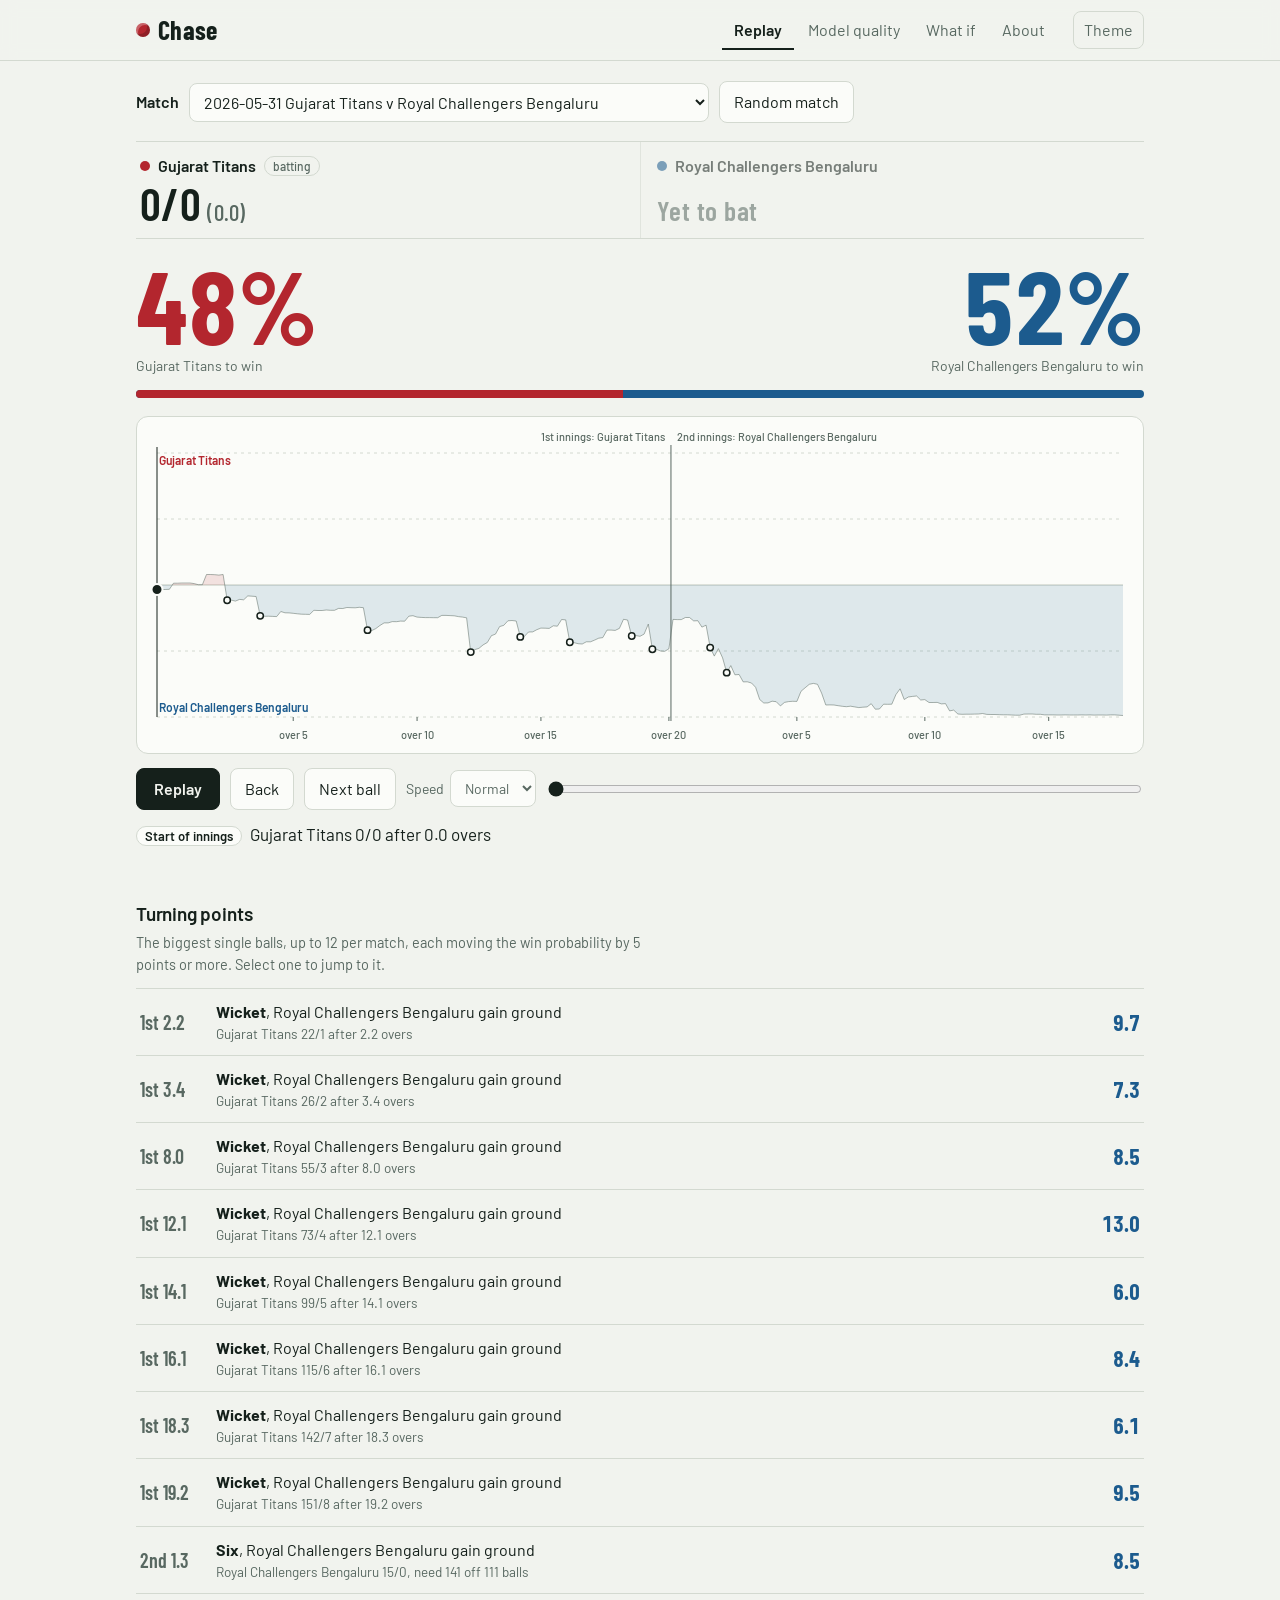
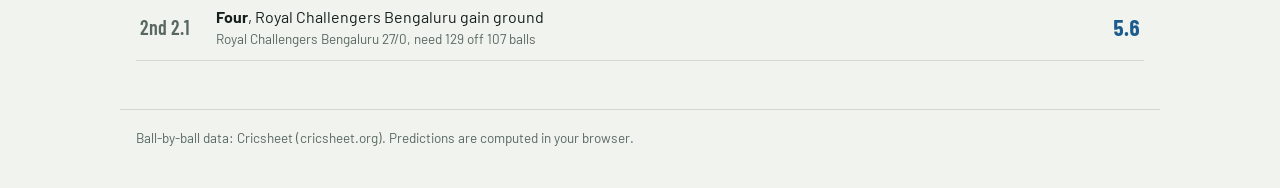
==== docs/index.html @ fb61a50c "Initial commit Co-Authored-By: Claude Sonnet 5.5 <noreply@anthropic.com> Claude-Session: https://cla" ====
<!doctype html>
<html lang="en">
<head>
<meta charset="utf-8">
<meta name="viewport" content="width=device-width, initial-scale=1">
<title>Chase: live win probability for T20 cricket</title>
<meta name="description" content="Ball-by-ball win probability for T20 cricket, with a reason for every big swing and a public calibration report.">
<link rel="preconnect" href="https://fonts.googleapis.com">
<link rel="preconnect" href="https://fonts.gstatic.com" crossorigin>
<link href="https://fonts.googleapis.com/css2?family=Barlow:wght@400;500;600&family=Barlow+Condensed:wght@500;600;700&display=swap" rel="stylesheet">
<link rel="stylesheet" href="styles.css">
</head>
<body>
<a class="skip" href="#main">Skip to content</a>
<header class="top">
  <div class="top-in">
    <a class="mark" href="#" aria-label="Chase home"><span class="mark-ball" aria-hidden="true"></span>Chase</a>
    <nav class="tabs" role="tablist" aria-label="Sections">
      <button role="tab" id="t-replay" aria-controls="v-replay" aria-selected="true">Replay</button>
      <button role="tab" id="t-quality" aria-controls="v-quality" aria-selected="false" tabindex="-1">Model quality</button>
      <button role="tab" id="t-whatif" aria-controls="v-whatif" aria-selected="false" tabindex="-1">What if</button>
      <button role="tab" id="t-live" aria-controls="v-live" aria-selected="false" tabindex="-1" hidden>Live</button>
      <button role="tab" id="t-about" aria-controls="v-about" aria-selected="false" tabindex="-1">About</button>
    </nav>
    <button class="theme" id="theme" type="button" aria-label="Switch colour theme">Theme</button>
  </div>
</header>

<div class="banner" id="banner" hidden></div>

<main id="main">
  <section id="v-replay" role="tabpanel" aria-labelledby="t-replay">
    <div class="picker">
      <label for="match">Match</label>
      <select id="match"></select>
      <button type="button" id="random" class="ghost">Random match</button>
    </div>

    <div class="scoreboard" id="scoreboard" aria-live="off"></div>

    <div class="reading" id="reading"></div>

    <figure class="chartwrap">
      <svg id="chart" viewBox="0 0 900 320" role="img" aria-label="Win probability over the match" preserveAspectRatio="none"></svg>
      <figcaption id="chart-cap" class="sr"></figcaption>
    </figure>

    <div class="controls">
      <button type="button" id="play" class="primary" aria-label="Play replay">Play</button>
      <button type="button" id="back" class="ghost" aria-label="Back one ball">Back</button>
      <button type="button" id="fwd" class="ghost" aria-label="Forward one ball">Next ball</button>
      <label class="spd">Speed
        <select id="speed"><option value="260">Slow</option><option value="110" selected>Normal</option><option value="30">Fast</option></select>
      </label>
      <input type="range" id="scrub" min="0" max="0" value="0" aria-label="Position in the match">
    </div>

    <p class="now" id="now" aria-live="polite"></p>

    <div class="turns">
      <h2>Turning points</h2>
      <p class="sub">The biggest single balls, up to 12 per match, each moving the win probability by 5 points or more. Select one to jump to it.</p>
      <ol id="turns" class="turnlist"></ol>
    </div>
  </section>

  <section id="v-quality" role="tabpanel" aria-labelledby="t-quality" hidden>
    <h1>Is the probability honest?</h1>
    <p class="lede" id="q-lede"></p>
    <div class="qgrid">
      <div>
        <h2>Scores on held-out matches</h2>
        <p class="sub">Lower is better for Brier score, log loss and calibration error. These matches were not used to train or calibrate the model.</p>
        <div class="tablewrap"><table id="q-table"></table></div>
      </div>
      <div>
        <h2>Reliability</h2>
        <p class="sub">When the model says 70%, the batting side should win about 70% of those situations. Closer to the diagonal is better.</p>
        <svg id="rel" viewBox="0 0 360 360" role="img" aria-label="Reliability curve"></svg>
      </div>
    </div>
    <h2>Accuracy by stage of the innings</h2>
    <p class="sub">Brier score by stage on held-out matches. Early overs are hardest to predict.</p>
    <div class="tablewrap"><table id="q-stage"></table></div>
    <h2>Rules the model must obey</h2>
    <p class="sub" id="q-mono"></p>
  </section>

  <section id="v-whatif" role="tabpanel" aria-labelledby="t-whatif" hidden>
    <h1>What if the match is here?</h1>
    <p class="lede">Set a situation and read the batting side's chance of winning, from the same model that powers the replay.</p>
    <form class="wi" id="wi" onsubmit="return false">
      <label>Innings
        <select id="wi-inn"><option value="1">First innings</option><option value="2" selected>Chasing</option></select>
      </label>
      <label>Runs scored <input type="number" id="wi-runs" min="0" max="300" value="92"></label>
      <label>Wickets lost <input type="number" id="wi-wkts" min="0" max="10" value="3"></label>
      <label>Balls bowled <input type="number" id="wi-balls" min="0" max="120" value="72"></label>
      <label id="wi-t-l">Target <input type="number" id="wi-target" min="1" max="300" value="164"></label>
      <label hidden>Batting side's strength edge
        <input type="range" id="wi-edge" min="-200" max="200" value="0" step="10">
        <span class="hint" id="wi-edge-v">Even match</span>
      </label>
    </form>
    <div class="wi-out" id="wi-out" aria-live="polite"></div>
  </section>

  <section id="v-live" role="tabpanel" aria-labelledby="t-live" hidden>
    <h1>Score a match live</h1>
    <p class="lede">Start a match, then tap each ball as it happens. The API updates the win probability after every delivery. Needs the Chase API.</p>
    <div class="wi">
      <label>Team A <input type="text" id="live-a" value="Team A" maxlength="40"></label>
      <label>Team B <input type="text" id="live-b" value="Team B" maxlength="40"></label>
      <label>Batting first <select id="live-first"><option value="a">Team A</option><option value="b">Team B</option></select></label>
      <label>&nbsp;<button type="button" class="primary" id="live-start">Start match</button></label>
    </div>
    <div id="live-pad" hidden>
      <div class="controls" id="live-btns"></div>
      <div class="controls"><button type="button" class="ghost" id="live-inn">Start second innings</button></div>
    </div>
    <div id="live-out" aria-live="polite"></div>
  </section>

  <section id="v-about" role="tabpanel" aria-labelledby="t-about" hidden>
    <h1>How Chase works</h1>
    <div class="prose" id="about"></div>
  </section>
</main>

<footer class="foot"><span id="foot-src"></span></footer>

<script src="config.js"></script>
<script src="engine.js"></script>
<script src="app.js"></script>
</body>
</html>
---- docs/styles.css ----
:root{
  --paper:#f1f3ee;--panel:#fbfcf9;--ink:#15201b;--muted:#586861;--line:#d3d9d0;
  --a:#b3262e;--b:#1c5b8e;--focus:#15201b;--ok:#1b7a4b;
  --num:"Barlow Condensed","Arial Narrow",sans-serif;--ui:"Barlow",system-ui,sans-serif;
}
@media (prefers-color-scheme:dark){:root:not([data-theme=light]){
  --paper:#0e1411;--panel:#151d19;--ink:#ecf0ea;--muted:#9aa8a0;--line:#27322c;--a:#ee6169;--b:#63a8e0;--focus:#ecf0ea;--ok:#53c58a}}
:root[data-theme=dark]{--paper:#0e1411;--panel:#151d19;--ink:#ecf0ea;--muted:#9aa8a0;--line:#27322c;--a:#ee6169;--b:#63a8e0;--focus:#ecf0ea;--ok:#53c58a}
*{box-sizing:border-box}
html{-webkit-text-size-adjust:100%}
body{margin:0;background:var(--paper);color:var(--ink);font:400 16px/1.5 var(--ui);min-height:100vh}
h1,h2{font-family:var(--ui);font-weight:600;letter-spacing:-.01em;margin:0}
h1{font-size:clamp(26px,5vw,36px);line-height:1.15;margin:8px 0 10px}
h2{font-size:19px;margin:30px 0 4px}
p{margin:0 0 12px}
a{color:inherit}
button,select,input{font:inherit;color:inherit}
:focus-visible{outline:2px solid var(--focus);outline-offset:2px;border-radius:4px}
.skip{position:absolute;left:-999px}.skip:focus{left:12px;top:12px;background:var(--panel);padding:8px 12px;z-index:9}
.sr{position:absolute;width:1px;height:1px;overflow:hidden;clip:rect(0 0 0 0)}

.top{position:sticky;top:0;z-index:5;background:color-mix(in srgb,var(--paper) 92%,transparent);backdrop-filter:blur(8px);border-bottom:1px solid var(--line)}
.top-in{max-width:1040px;margin:0 auto;padding:10px 16px;display:flex;align-items:center;gap:16px}
.mark{font:700 26px/1 var(--num);letter-spacing:.01em;text-decoration:none;display:flex;align-items:center;gap:8px}
.mark-ball{width:14px;height:14px;border-radius:50%;background:var(--a);box-shadow:inset -3px -3px 0 rgba(0,0,0,.2),inset 2px 2px 0 rgba(255,255,255,.28)}
.tabs{display:flex;gap:2px;margin-left:auto;overflow-x:auto;scrollbar-width:none}
.tabs button{background:none;border:0;padding:8px 12px;border-radius:8px;cursor:pointer;color:var(--muted);white-space:nowrap}
.tabs button[aria-selected=true]{color:var(--ink);font-weight:600;box-shadow:inset 0 -2px 0 var(--ink);border-radius:0}
.theme{background:none;border:1px solid var(--line);border-radius:8px;padding:6px 10px;cursor:pointer;color:var(--muted)}

.banner{background:var(--ink);color:var(--paper);text-align:center;padding:8px 16px;font-size:14px}
.banner a{color:inherit}
main{max-width:1040px;margin:0 auto;padding:20px 16px 48px}
.lede{max-width:62ch;color:var(--muted);font-size:17px}
.sub{color:var(--muted);font-size:14.5px;max-width:64ch}

.picker{display:flex;gap:10px;align-items:center;flex-wrap:wrap}
.picker label{font-weight:600}
.picker select{flex:1;min-width:200px;max-width:520px}
select,input[type=number],input[type=text]{background:var(--panel);border:1px solid var(--line);border-radius:8px;padding:8px 10px}
.ghost,.primary{border-radius:8px;padding:8px 14px;cursor:pointer;border:1px solid var(--line);background:var(--panel)}
.primary{background:var(--ink);color:var(--paper);border-color:var(--ink);font-weight:600;min-width:84px}
.ghost:hover{border-color:var(--ink)}

.scoreboard{display:grid;grid-template-columns:1fr 1fr;gap:0;margin-top:18px;border-top:1px solid var(--line);border-bottom:1px solid var(--line)}
.sb{padding:12px 4px;display:flex;flex-direction:column;gap:2px}
.sb+.sb{border-left:1px solid var(--line);padding-left:16px}
.sb .tn{font-weight:600;display:flex;align-items:center;gap:8px}
.sb .dot{width:10px;height:10px;border-radius:50%}
.sb .sc{font:600 clamp(30px,6vw,46px)/1 var(--num);letter-spacing:.01em}
.sb .sc small{font-size:.5em;color:var(--muted);font-weight:500;margin-left:6px}
.sb.bat .tn::after{content:"batting";font-size:12px;font-weight:500;color:var(--muted);border:1px solid var(--line);border-radius:99px;padding:0 8px}
.sb.idle{opacity:.55}

.reading{display:grid;grid-template-columns:1fr 1fr;margin-top:18px;align-items:end}
.pr .n{font:700 clamp(54px,13vw,104px)/.9 var(--num);letter-spacing:-.01em;font-variant-numeric:tabular-nums}
.pr .l{font-size:14px;color:var(--muted);margin-top:4px}
.pr.right{text-align:right}
.pr.a .n{color:var(--a)}.pr.b .n{color:var(--b)}
.bar{grid-column:1/-1;height:8px;border-radius:99px;overflow:hidden;background:var(--b);margin-top:14px;display:flex}
.bar i{display:block;background:var(--a);height:100%;transition:width .12s linear}

.chartwrap{margin:18px 0 0;background:var(--panel);border:1px solid var(--line);border-radius:12px;padding:10px 8px 6px}
#chart{width:100%;height:auto;aspect-ratio:900/320;display:block;touch-action:none;cursor:crosshair}
#chart text{font:500 11px var(--ui);fill:var(--muted)}
#chart .tn{font:600 12px var(--ui)}
.controls{display:flex;gap:10px;align-items:center;flex-wrap:wrap;margin-top:14px}
.spd{display:flex;gap:6px;align-items:center;color:var(--muted);font-size:14px}
#scrub{flex:1;min-width:160px;accent-color:var(--ink)}
.now{margin:12px 0 0;min-height:48px;font-size:17px}
.now b{font-weight:600}
.tag{display:inline-block;font:600 13px var(--ui);padding:1px 8px;border-radius:99px;border:1px solid var(--line);margin-right:8px;background:var(--panel)}
.tag.w{background:var(--ink);color:var(--paper);border-color:var(--ink)}
.turnlist{list-style:none;margin:12px 0 0;padding:0;border-top:1px solid var(--line)}
.turnlist li button{width:100%;display:grid;grid-template-columns:64px 1fr auto;gap:12px;align-items:center;text-align:left;background:none;border:0;border-bottom:1px solid var(--line);padding:11px 4px;cursor:pointer}
.turnlist li button:hover{background:var(--panel)}
.turnlist .ov{font:600 20px var(--num);color:var(--muted)}
.turnlist .dl{font:700 22px var(--num);font-variant-numeric:tabular-nums}
.turnlist .dl.a{color:var(--a)}.turnlist .dl.b{color:var(--b)}
.turnlist .tx small{display:block;color:var(--muted);font-size:13.5px}
.empty{color:var(--muted);padding:12px 0}

.qgrid{display:grid;grid-template-columns:1.1fr .9fr;gap:28px;align-items:start}
.tablewrap{overflow-x:auto}
table{border-collapse:collapse;width:100%;font-variant-numeric:tabular-nums;font-size:15px}
th,td{padding:9px 10px;border-bottom:1px solid var(--line);text-align:right;white-space:nowrap}
th:first-child,td:first-child{text-align:left}
th{font-weight:600;color:var(--muted);font-size:13.5px}
tr.me td{font-weight:600}
td.best{box-shadow:inset 0 -2px 0 var(--ok)}
#rel{width:100%;max-width:420px;height:auto;background:var(--panel);border:1px solid var(--line);border-radius:12px}
#rel text{font:500 10px var(--ui);fill:var(--muted)}

.wi{display:grid;grid-template-columns:repeat(auto-fit,minmax(170px,1fr));gap:14px;margin:18px 0}
.wi label{display:flex;flex-direction:column;gap:6px;font-weight:500}
.wi .hint{color:var(--muted);font-weight:400;font-size:14px}
.wi-out .pr .n{font-size:clamp(64px,16vw,120px)}
.wi-out{display:grid;grid-template-columns:1fr 1fr}
.prose{max-width:68ch}.prose p,.prose li{font-size:16.5px}.prose h2{margin-top:26px}
.prose ul{padding-left:20px}
.foot{max-width:1040px;margin:0 auto;padding:18px 16px 40px;color:var(--muted);font-size:13.5px;border-top:1px solid var(--line)}

@media (max-width:760px){
  .qgrid{grid-template-columns:1fr}
  .top-in{flex-wrap:wrap;gap:6px 12px}.tabs{order:3;width:100%;margin-left:0}
  .theme{margin-left:auto}
  .turnlist li button{grid-template-columns:52px 1fr auto}
}
@media (prefers-reduced-motion:reduce){.bar i{transition:none}}
input[type=range]{accent-color:var(--ink)}
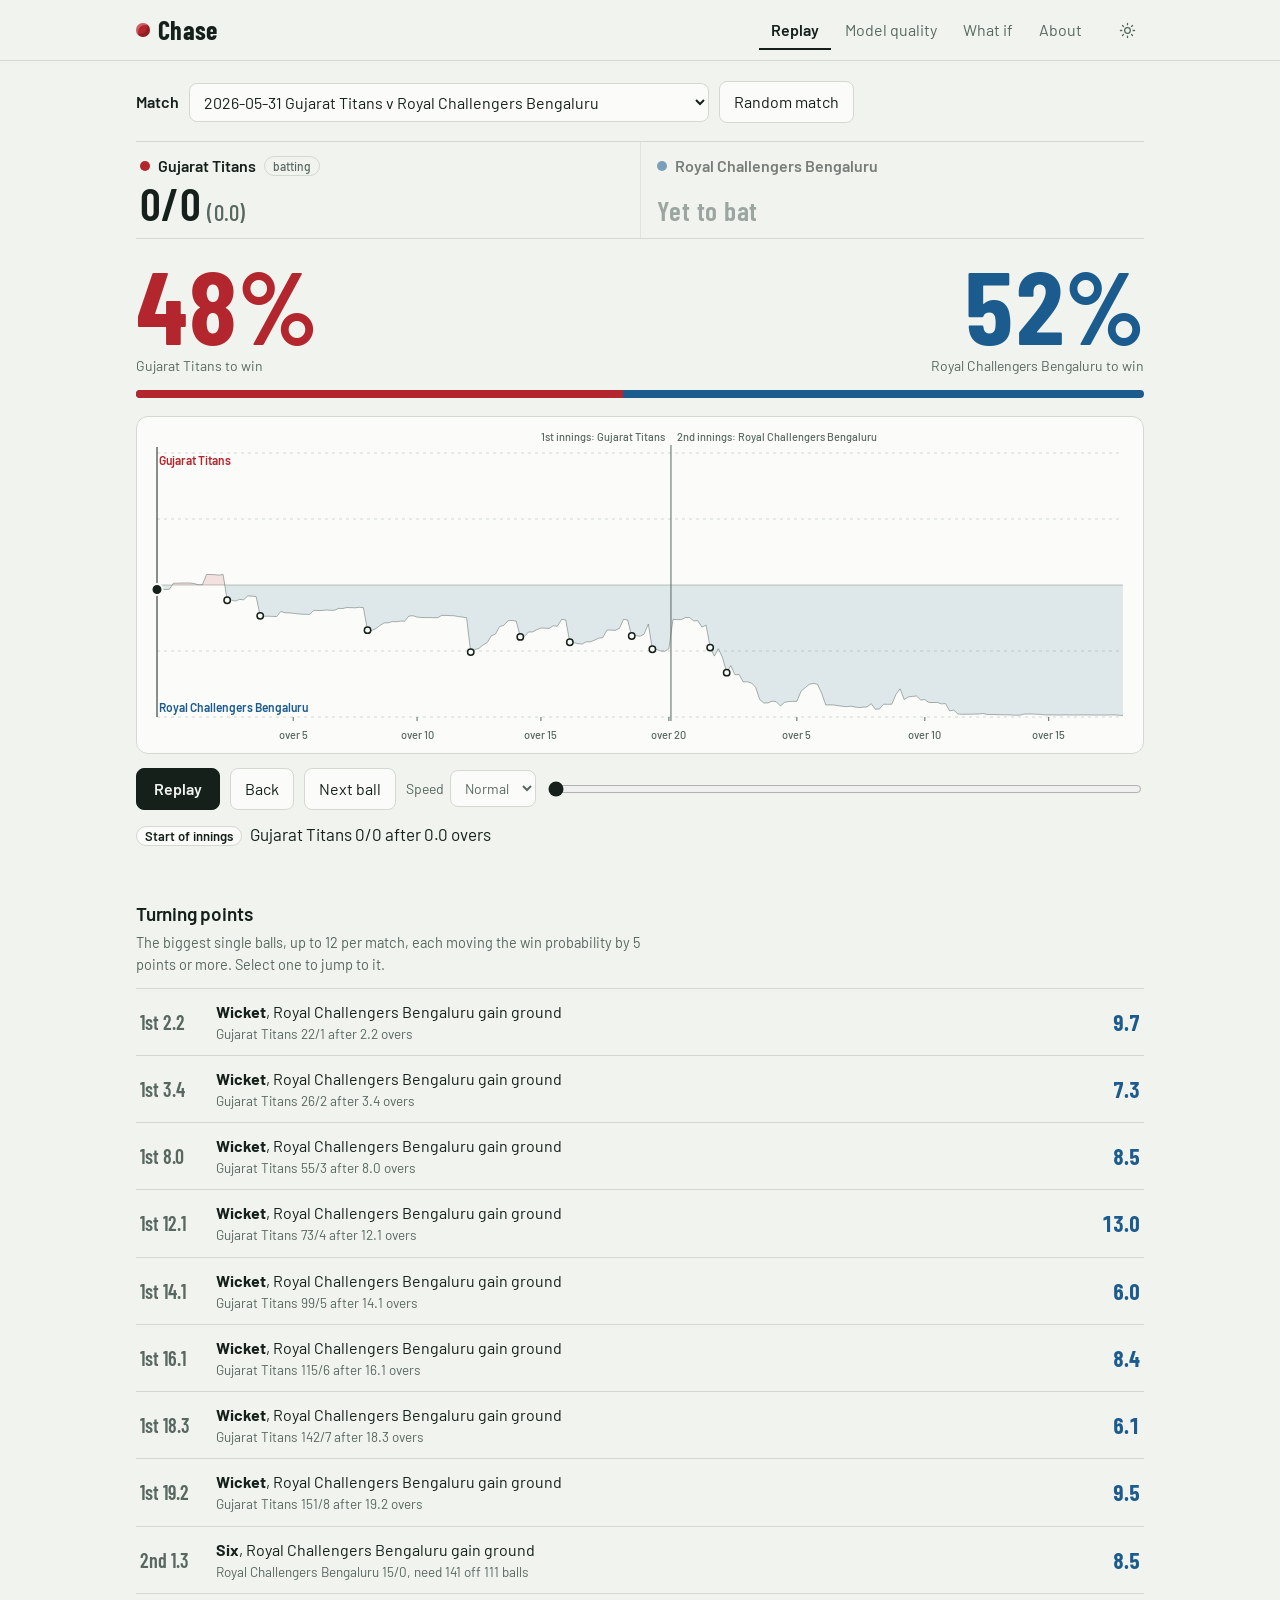
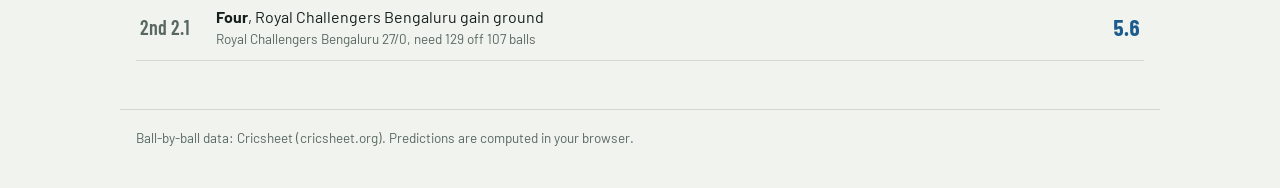
==== commit 38463061: "Use sun/moon icon for theme toggle, matching portfolio Co-Authored-By: Claude Sonnet 5.5 <noreply@an" ====
--- a/docs/index.html
+++ b/docs/index.html
@@ -22,7 +22,7 @@
       <button role="tab" id="t-live" aria-controls="v-live" aria-selected="false" tabindex="-1" hidden>Live</button>
       <button role="tab" id="t-about" aria-controls="v-about" aria-selected="false" tabindex="-1">About</button>
     </nav>
-    <button class="theme" id="theme" type="button" aria-label="Switch colour theme">Theme</button>
+    <button class="theme" id="theme" type="button" aria-label="Switch between light and dark theme" title="Light / dark"><svg class="sun" viewBox="0 0 24 24" aria-hidden="true"><circle cx="12" cy="12" r="4"/><path d="M12 2v2M12 20v2M4.9 4.9l1.4 1.4M17.7 17.7l1.4 1.4M2 12h2M20 12h2M4.9 19.1l1.4-1.4M17.7 6.3l1.4-1.4"/></svg><svg class="moon" viewBox="0 0 24 24" aria-hidden="true"><path d="M21 12.8A9 9 0 1 1 11.2 3a7 7 0 0 0 9.8 9.8z"/></svg></button>
   </div>
 </header>
 
--- a/docs/styles.css
+++ b/docs/styles.css
@@ -26,7 +26,13 @@
 .tabs{display:flex;gap:2px;margin-left:auto;overflow-x:auto;scrollbar-width:none}
 .tabs button{background:none;border:0;padding:8px 12px;border-radius:8px;cursor:pointer;color:var(--muted);white-space:nowrap}
 .tabs button[aria-selected=true]{color:var(--ink);font-weight:600;box-shadow:inset 0 -2px 0 var(--ink);border-radius:0}
-.theme{background:none;border:1px solid var(--line);border-radius:8px;padding:6px 10px;cursor:pointer;color:var(--muted)}
+.theme{background:transparent;border:0;color:var(--muted);width:34px;height:34px;border-radius:50%;cursor:pointer;display:grid;place-items:center;flex:none;padding:0}
+.theme:hover{color:var(--ink);background:var(--line)}
+.theme svg{width:17px;height:17px;fill:none;stroke:currentColor;stroke-width:1.8;stroke-linecap:round;stroke-linejoin:round}
+.theme .moon{display:none}
+:root[data-theme=dark] .theme .sun{display:none}
+:root[data-theme=dark] .theme .moon{display:inline}
+@media (prefers-color-scheme:dark){:root:not([data-theme=light]) .theme .sun{display:none}:root:not([data-theme=light]) .theme .moon{display:inline}}
 
 .banner{background:var(--ink);color:var(--paper);text-align:center;padding:8px 16px;font-size:14px}
 .banner a{color:inherit}
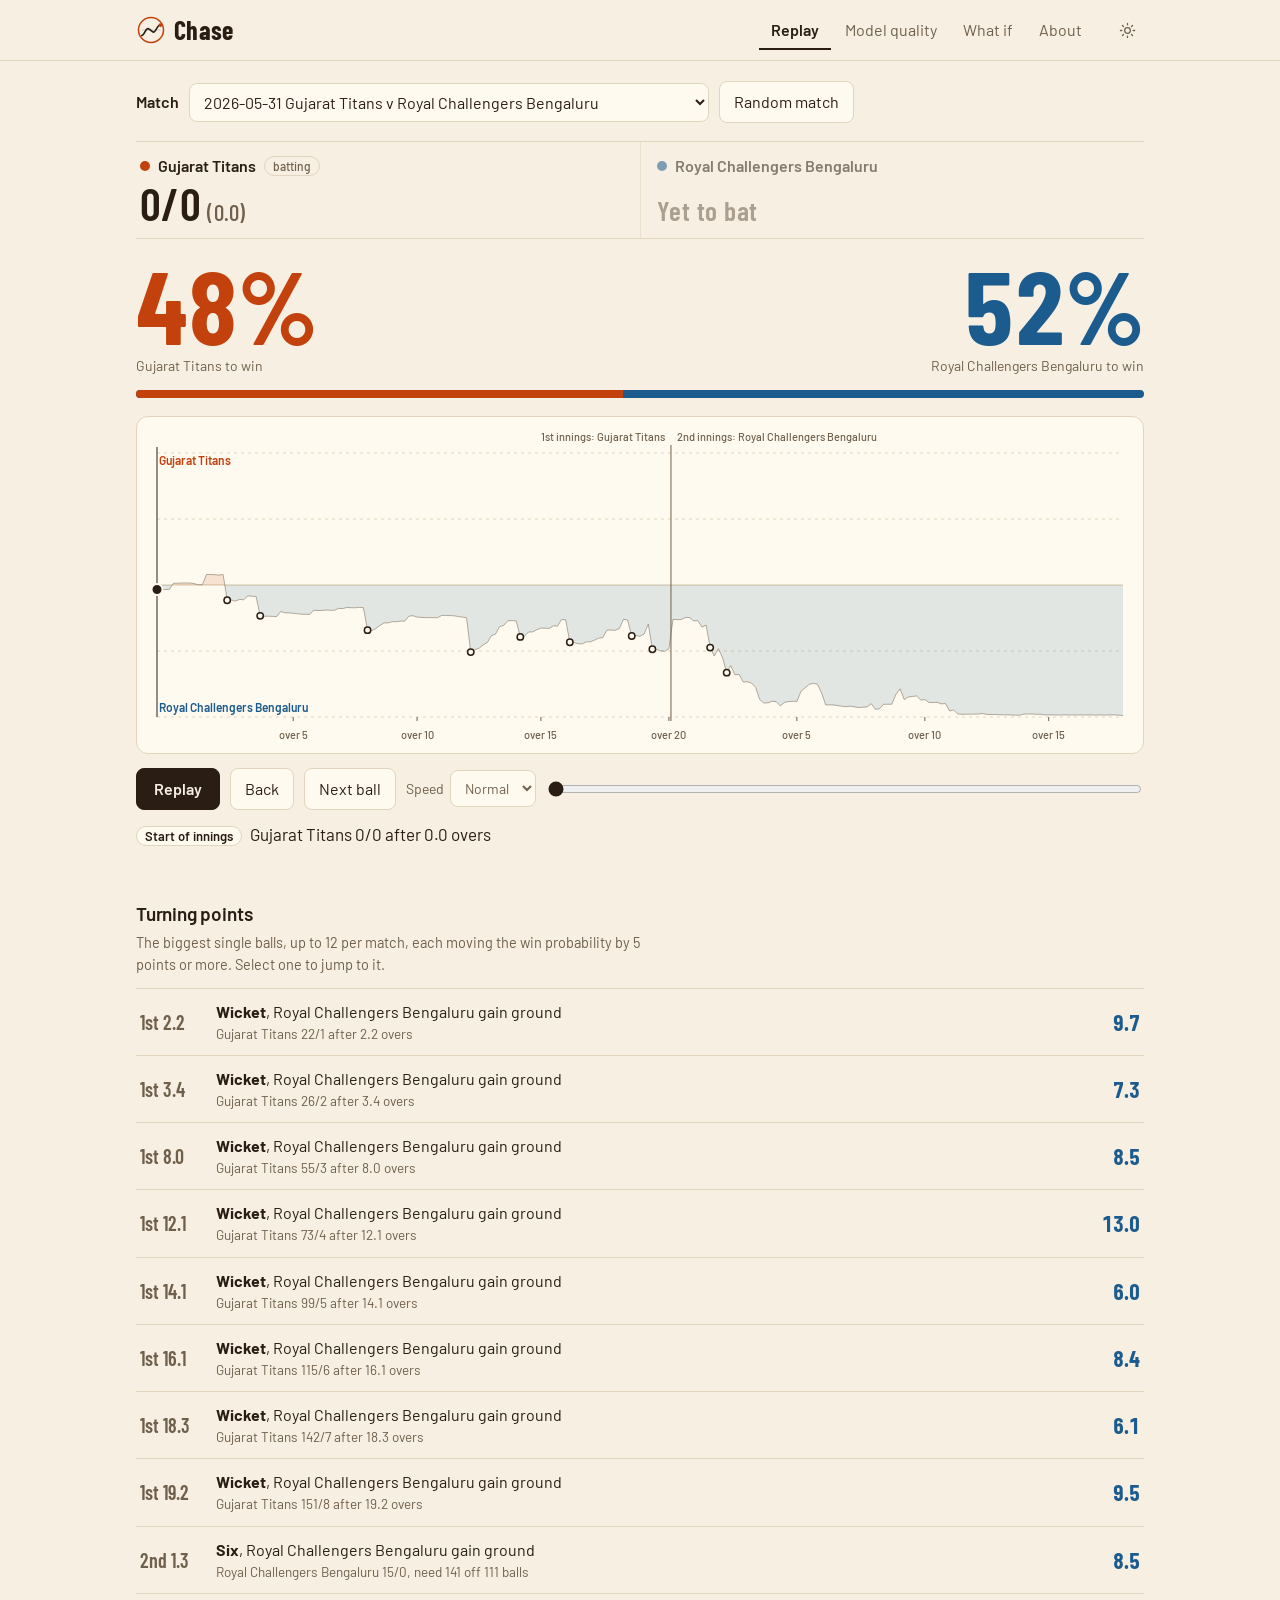
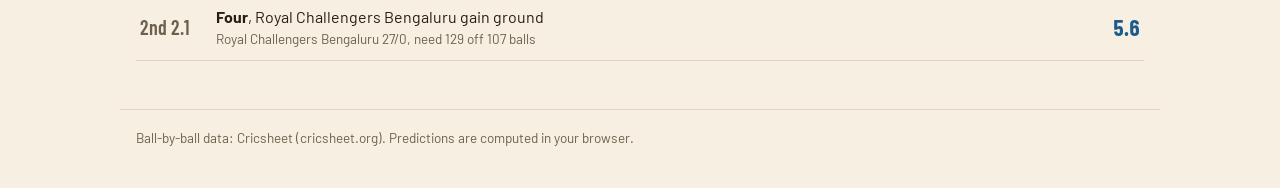
==== commit 608e0a0e: "Add Chase logo to header and favicon Co-Authored-By: Claude Sonnet 5.5 <noreply@anthropic.com> Claud" ====
--- a/docs/index.html
+++ b/docs/index.html
@@ -4,6 +4,7 @@
 <meta charset="utf-8">
 <meta name="viewport" content="width=device-width, initial-scale=1">
 <title>Chase: live win probability for T20 cricket</title>
+<link rel="icon" type="image/svg+xml" href="data:image/svg+xml,%3Csvg xmlns=%22http://www.w3.org/2000/svg%22 viewBox=%220 0 48 48%22 fill=%22none%22 aria-hidden=%22true%22%3E%3Ccircle cx=%2224%22 cy=%2224%22 r=%2220%22 stroke=%22%23c2410c%22 stroke-width=%222.4%22/%3E%3Cpath d=%22M9 24H39%22 stroke=%22%236f604c%22 stroke-width=%221%22 opacity=%22.45%22/%3E%3Cpath d=%22M9 33C14 33 15 20 20 22S27 31 31 25 35.5 15.5 39 16%22 stroke=%22%232a1e14%22 stroke-width=%222.6%22 stroke-linecap=%22round%22 stroke-linejoin=%22round%22/%3E%3Ccircle cx=%2239%22 cy=%2216%22 r=%223%22 fill=%22%23c2410c%22/%3E%3C/svg%3E">
 <meta name="description" content="Ball-by-ball win probability for T20 cricket, with a reason for every big swing and a public calibration report.">
 <link rel="preconnect" href="https://fonts.googleapis.com">
 <link rel="preconnect" href="https://fonts.gstatic.com" crossorigin>
@@ -14,7 +15,7 @@
 <a class="skip" href="#main">Skip to content</a>
 <header class="top">
   <div class="top-in">
-    <a class="mark" href="#" aria-label="Chase home"><span class="mark-ball" aria-hidden="true"></span>Chase</a>
+    <a class="mark" href="#" aria-label="Chase home"><svg class="mark-logo" viewBox="0 0 48 48" fill="none" aria-hidden="true"><circle cx="24" cy="24" r="20" stroke="var(--a)" stroke-width="2.4"/><path d="M9 24H39" stroke="var(--muted)" stroke-width="1" opacity=".45"/><path d="M9 33C14 33 15 20 20 22S27 31 31 25 35.5 15.5 39 16" stroke="var(--ink)" stroke-width="2.6" stroke-linecap="round" stroke-linejoin="round"/><circle cx="39" cy="16" r="3" fill="var(--a)"/></svg>Chase</a>
     <nav class="tabs" role="tablist" aria-label="Sections">
       <button role="tab" id="t-replay" aria-controls="v-replay" aria-selected="true">Replay</button>
       <button role="tab" id="t-quality" aria-controls="v-quality" aria-selected="false" tabindex="-1">Model quality</button>
--- a/docs/styles.css
+++ b/docs/styles.css
@@ -1,11 +1,11 @@
 :root{
-  --paper:#f1f3ee;--panel:#fbfcf9;--ink:#15201b;--muted:#586861;--line:#d3d9d0;
-  --a:#b3262e;--b:#1c5b8e;--focus:#15201b;--ok:#1b7a4b;
+  --paper:#f6efe2;--panel:#fffaf0;--ink:#2a1e14;--muted:#6f604c;--line:#e1d5bd;
+  --a:#c2410c;--b:#1c5b8e;--focus:#2a1e14;--ok:#1b7a4b;
   --num:"Barlow Condensed","Arial Narrow",sans-serif;--ui:"Barlow",system-ui,sans-serif;
 }
 @media (prefers-color-scheme:dark){:root:not([data-theme=light]){
-  --paper:#0e1411;--panel:#151d19;--ink:#ecf0ea;--muted:#9aa8a0;--line:#27322c;--a:#ee6169;--b:#63a8e0;--focus:#ecf0ea;--ok:#53c58a}}
-:root[data-theme=dark]{--paper:#0e1411;--panel:#151d19;--ink:#ecf0ea;--muted:#9aa8a0;--line:#27322c;--a:#ee6169;--b:#63a8e0;--focus:#ecf0ea;--ok:#53c58a}
+  --paper:#100e0c;--panel:#181614;--ink:#f4f0eb;--muted:#a59d92;--line:#2c2825;--a:#fe8b40;--b:#63a8e0;--focus:#f4f0eb;--ok:#53c58a}}
+:root[data-theme=dark]{--paper:#100e0c;--panel:#181614;--ink:#f4f0eb;--muted:#a59d92;--line:#2c2825;--a:#fe8b40;--b:#63a8e0;--focus:#f4f0eb;--ok:#53c58a}
 *{box-sizing:border-box}
 html{-webkit-text-size-adjust:100%}
 body{margin:0;background:var(--paper);color:var(--ink);font:400 16px/1.5 var(--ui);min-height:100vh}
@@ -21,6 +21,7 @@
 
 .top{position:sticky;top:0;z-index:5;background:color-mix(in srgb,var(--paper) 92%,transparent);backdrop-filter:blur(8px);border-bottom:1px solid var(--line)}
 .top-in{max-width:1040px;margin:0 auto;padding:10px 16px;display:flex;align-items:center;gap:16px}
+.mark-logo{width:30px;height:30px;flex:none;display:block}
 .mark{font:700 26px/1 var(--num);letter-spacing:.01em;text-decoration:none;display:flex;align-items:center;gap:8px}
 .mark-ball{width:14px;height:14px;border-radius:50%;background:var(--a);box-shadow:inset -3px -3px 0 rgba(0,0,0,.2),inset 2px 2px 0 rgba(255,255,255,.28)}
 .tabs{display:flex;gap:2px;margin-left:auto;overflow-x:auto;scrollbar-width:none}
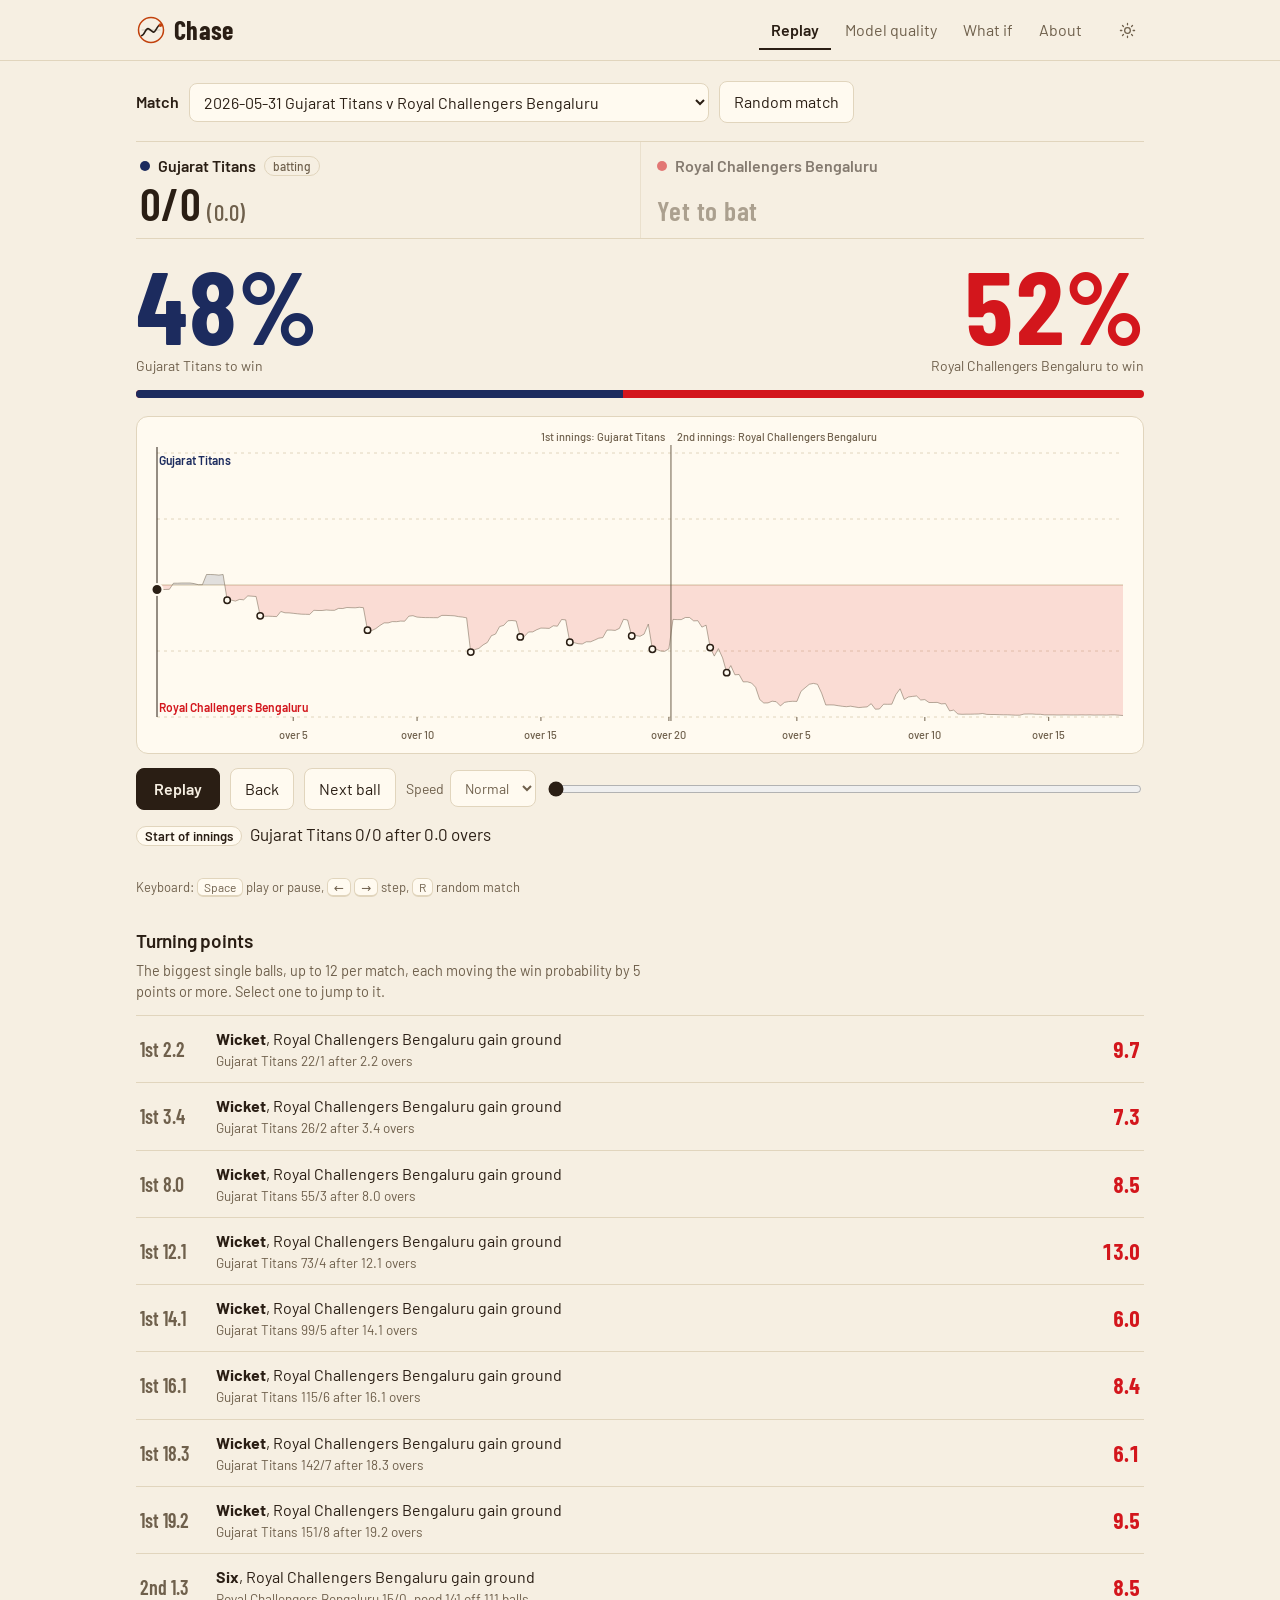
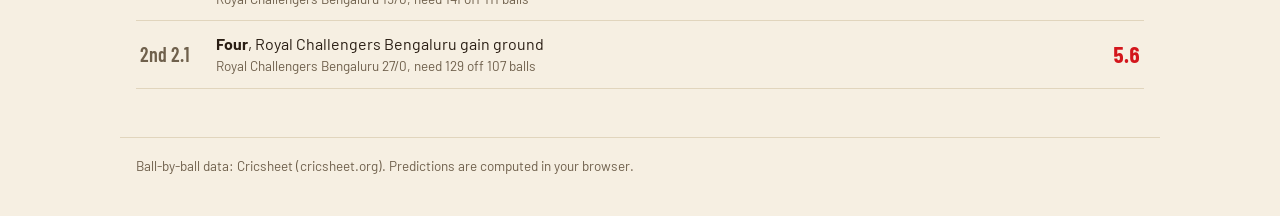
==== commit 5bac7e8b: "Animated logos, smooth transitions, keyboard shortcuts, a11y and SEO polish Co-Authored-By: Claude S" ====
--- a/docs/index.html
+++ b/docs/index.html
@@ -12,10 +12,11 @@
 <link rel="stylesheet" href="styles.css">
 </head>
 <body>
+<noscript><p style="padding:16px;font-family:system-ui,sans-serif">Chase needs JavaScript to run the replay. Please enable it and reload.</p></noscript>
 <a class="skip" href="#main">Skip to content</a>
 <header class="top">
   <div class="top-in">
-    <a class="mark" href="#" aria-label="Chase home"><svg class="mark-logo" viewBox="0 0 48 48" fill="none" aria-hidden="true"><circle cx="24" cy="24" r="20" stroke="var(--a)" stroke-width="2.4"/><path d="M9 24H39" stroke="var(--muted)" stroke-width="1" opacity=".45"/><path d="M9 33C14 33 15 20 20 22S27 31 31 25 35.5 15.5 39 16" stroke="var(--ink)" stroke-width="2.6" stroke-linecap="round" stroke-linejoin="round"/><circle cx="39" cy="16" r="3" fill="var(--a)"/></svg>Chase</a>
+    <a class="mark" href="#" aria-label="Chase home"><svg class="mark-logo" viewBox="0 0 48 48" fill="none" aria-hidden="true"><circle cx="24" cy="24" r="20" stroke="var(--a)" stroke-width="2.4"/><path d="M9 24H39" stroke="var(--muted)" stroke-width="1" opacity=".45"/><path class="cl-line" pathLength="1" d="M9 33C14 33 15 20 20 22S27 31 31 25 35.5 15.5 39 16" stroke="var(--ink)" stroke-width="2.6" stroke-linecap="round" stroke-linejoin="round"/><circle class="cl-dot" cx="39" cy="16" r="3" fill="var(--a)"/></svg>Chase</a>
     <nav class="tabs" role="tablist" aria-label="Sections">
       <button role="tab" id="t-replay" aria-controls="v-replay" aria-selected="true">Replay</button>
       <button role="tab" id="t-quality" aria-controls="v-quality" aria-selected="false" tabindex="-1">Model quality</button>
@@ -57,6 +58,7 @@
     </div>
 
     <p class="now" id="now" aria-live="polite"></p>
+    <p class="kbdhint">Keyboard: <kbd>Space</kbd> play or pause, <kbd>←</kbd> <kbd>→</kbd> step, <kbd>R</kbd> random match</p>
 
     <div class="turns">
       <h2>Turning points</h2>
--- a/docs/styles.css
+++ b/docs/styles.css
@@ -63,9 +63,9 @@
 .pr .n{font:700 clamp(54px,13vw,104px)/.9 var(--num);letter-spacing:-.01em;font-variant-numeric:tabular-nums}
 .pr .l{font-size:14px;color:var(--muted);margin-top:4px}
 .pr.right{text-align:right}
-.pr.a .n{color:var(--a)}.pr.b .n{color:var(--b)}
-.bar{grid-column:1/-1;height:8px;border-radius:99px;overflow:hidden;background:var(--b);margin-top:14px;display:flex}
-.bar i{display:block;background:var(--a);height:100%;transition:width .12s linear}
+.pr.a .n{color:var(--ta,var(--a))}.pr.b .n{color:var(--tb,var(--b))}
+.bar{grid-column:1/-1;height:8px;border-radius:99px;overflow:hidden;background:var(--tb,var(--b));margin-top:14px;display:flex}
+.bar i{display:block;background:var(--ta,var(--a));height:100%;transition:width .12s linear}
 
 .chartwrap{margin:18px 0 0;background:var(--panel);border:1px solid var(--line);border-radius:12px;padding:10px 8px 6px}
 #chart{width:100%;height:auto;aspect-ratio:900/320;display:block;touch-action:none;cursor:crosshair}
@@ -83,11 +83,12 @@
 .turnlist li button:hover{background:var(--panel)}
 .turnlist .ov{font:600 20px var(--num);color:var(--muted)}
 .turnlist .dl{font:700 22px var(--num);font-variant-numeric:tabular-nums}
-.turnlist .dl.a{color:var(--a)}.turnlist .dl.b{color:var(--b)}
+.turnlist .dl.a{color:var(--ta,var(--a))}.turnlist .dl.b{color:var(--tb,var(--b))}
 .turnlist .tx small{display:block;color:var(--muted);font-size:13.5px}
 .empty{color:var(--muted);padding:12px 0}
 
-.qgrid{display:grid;grid-template-columns:1.1fr .9fr;gap:28px;align-items:start}
+.qgrid{display:grid;grid-template-columns:minmax(0,1.1fr) minmax(0,.9fr);gap:28px;align-items:start}
+.qgrid>*{min-width:0}
 .tablewrap{overflow-x:auto}
 table{border-collapse:collapse;width:100%;font-variant-numeric:tabular-nums;font-size:15px}
 th,td{padding:9px 10px;border-bottom:1px solid var(--line);text-align:right;white-space:nowrap}
@@ -108,10 +109,40 @@
 .foot{max-width:1040px;margin:0 auto;padding:18px 16px 40px;color:var(--muted);font-size:13.5px;border-top:1px solid var(--line)}
 
 @media (max-width:760px){
-  .qgrid{grid-template-columns:1fr}
+  .qgrid{grid-template-columns:minmax(0,1fr)}
   .top-in{flex-wrap:wrap;gap:6px 12px}.tabs{order:3;width:100%;margin-left:0}
   .theme{margin-left:auto}
   .turnlist li button{grid-template-columns:52px 1fr auto}
 }
 @media (prefers-reduced-motion:reduce){.bar i{transition:none}}
 input[type=range]{accent-color:var(--ink)}
+
+/* team colours: set per match by app.js, falling back to the default pair */
+#v-replay,#live-out{--ta:var(--ta-l,var(--a));--tb:var(--tb-l,var(--b))}
+:root[data-theme=dark] #v-replay,:root[data-theme=dark] #live-out{--ta:var(--ta-d,var(--a));--tb:var(--tb-d,var(--b))}
+@media (prefers-color-scheme:dark){:root:not([data-theme=light]) #v-replay,:root:not([data-theme=light]) #live-out{--ta:var(--ta-d,var(--a));--tb:var(--tb-d,var(--b))}}
+
+/* animated logos: Chase line draws start to end, SwingLab bat swings and hits the ball */
+.cl-line{stroke-dasharray:1;animation:clDraw 5s ease-in-out infinite}
+@keyframes clDraw{0%{stroke-dashoffset:1;opacity:1}38%,90%{stroke-dashoffset:0;opacity:1}98%,100%{stroke-dashoffset:0;opacity:0}}
+.cl-dot{transform-box:fill-box;transform-origin:center;animation:clDot 5s ease-in-out infinite}
+@keyframes clDot{0%,35%{transform:scale(0);opacity:0}41%{transform:scale(1.7);opacity:1}48%,90%{transform:scale(1);opacity:1}98%,100%{transform:scale(1);opacity:0}}
+.sl-bat{transform-box:view-box;transform-origin:24px 24px;transform:rotate(40deg);animation:slBat 4.4s infinite}
+@keyframes slBat{0%,30%{transform:rotate(40deg);animation-timing-function:cubic-bezier(.45,0,.55,1)}48%{transform:rotate(-28deg);animation-timing-function:cubic-bezier(.6,0,.9,.4)}57%{transform:rotate(106deg);animation-timing-function:ease-out}64%{transform:rotate(112deg);animation-timing-function:cubic-bezier(.45,0,.55,1)}84%,100%{transform:rotate(40deg)}}
+.sl-ball{transform-box:fill-box;transform-origin:center;animation:slBall 4.4s infinite}
+@keyframes slBall{0%,56%{transform:translate(0,0) scale(1);opacity:1}57%{transform:translate(0,0) scale(1.15);opacity:1;animation-timing-function:cubic-bezier(.2,.6,.4,1)}74%{transform:translate(15px,-24px) scale(.45);opacity:0}75%,88%{transform:translate(0,0) scale(1);opacity:0}100%{transform:translate(0,0) scale(1);opacity:1}}
+@media(prefers-reduced-motion:reduce){.cl-line,.cl-dot,.sl-bat,.sl-ball{animation:none}.cl-line{stroke-dashoffset:0}.cl-dot{transform:none}}
+
+/* smooth motion layer */
+html{scroll-behavior:smooth}
+button,select,input,textarea,.tabs [role=tab],a{transition:background-color .2s,border-color .2s,color .2s,box-shadow .2s,opacity .2s,transform .18s}
+button:active:not(:disabled){transform:scale(.98)}
+[role=tabpanel]:not([hidden]){animation:smPanel .38s cubic-bezier(.2,.7,.2,1)}
+@keyframes smPanel{from{opacity:0;transform:translateY(8px)}}
+@media(prefers-reduced-motion:no-preference){html.tt,html.tt *,html.tt *::before,html.tt *::after{transition:background-color .35s,color .35s,border-color .35s,box-shadow .35s,fill .35s,stroke .35s!important}}
+@media(prefers-reduced-motion:reduce){html{scroll-behavior:auto}*{animation-duration:.01ms!important;transition-duration:.01ms!important}}
+
+.kbdhint{margin:8px 0 0;font-size:13px;color:var(--muted)}
+.kbdhint kbd{font:inherit;font-size:12px;padding:1px 6px;border:1px solid var(--line);border-bottom-width:2px;border-radius:6px;background:var(--panel,transparent)}
+@media(hover:none){.kbdhint{display:none}}
+a,button{-webkit-tap-highlight-color:transparent}button,select,[role=tab]{touch-action:manipulation}
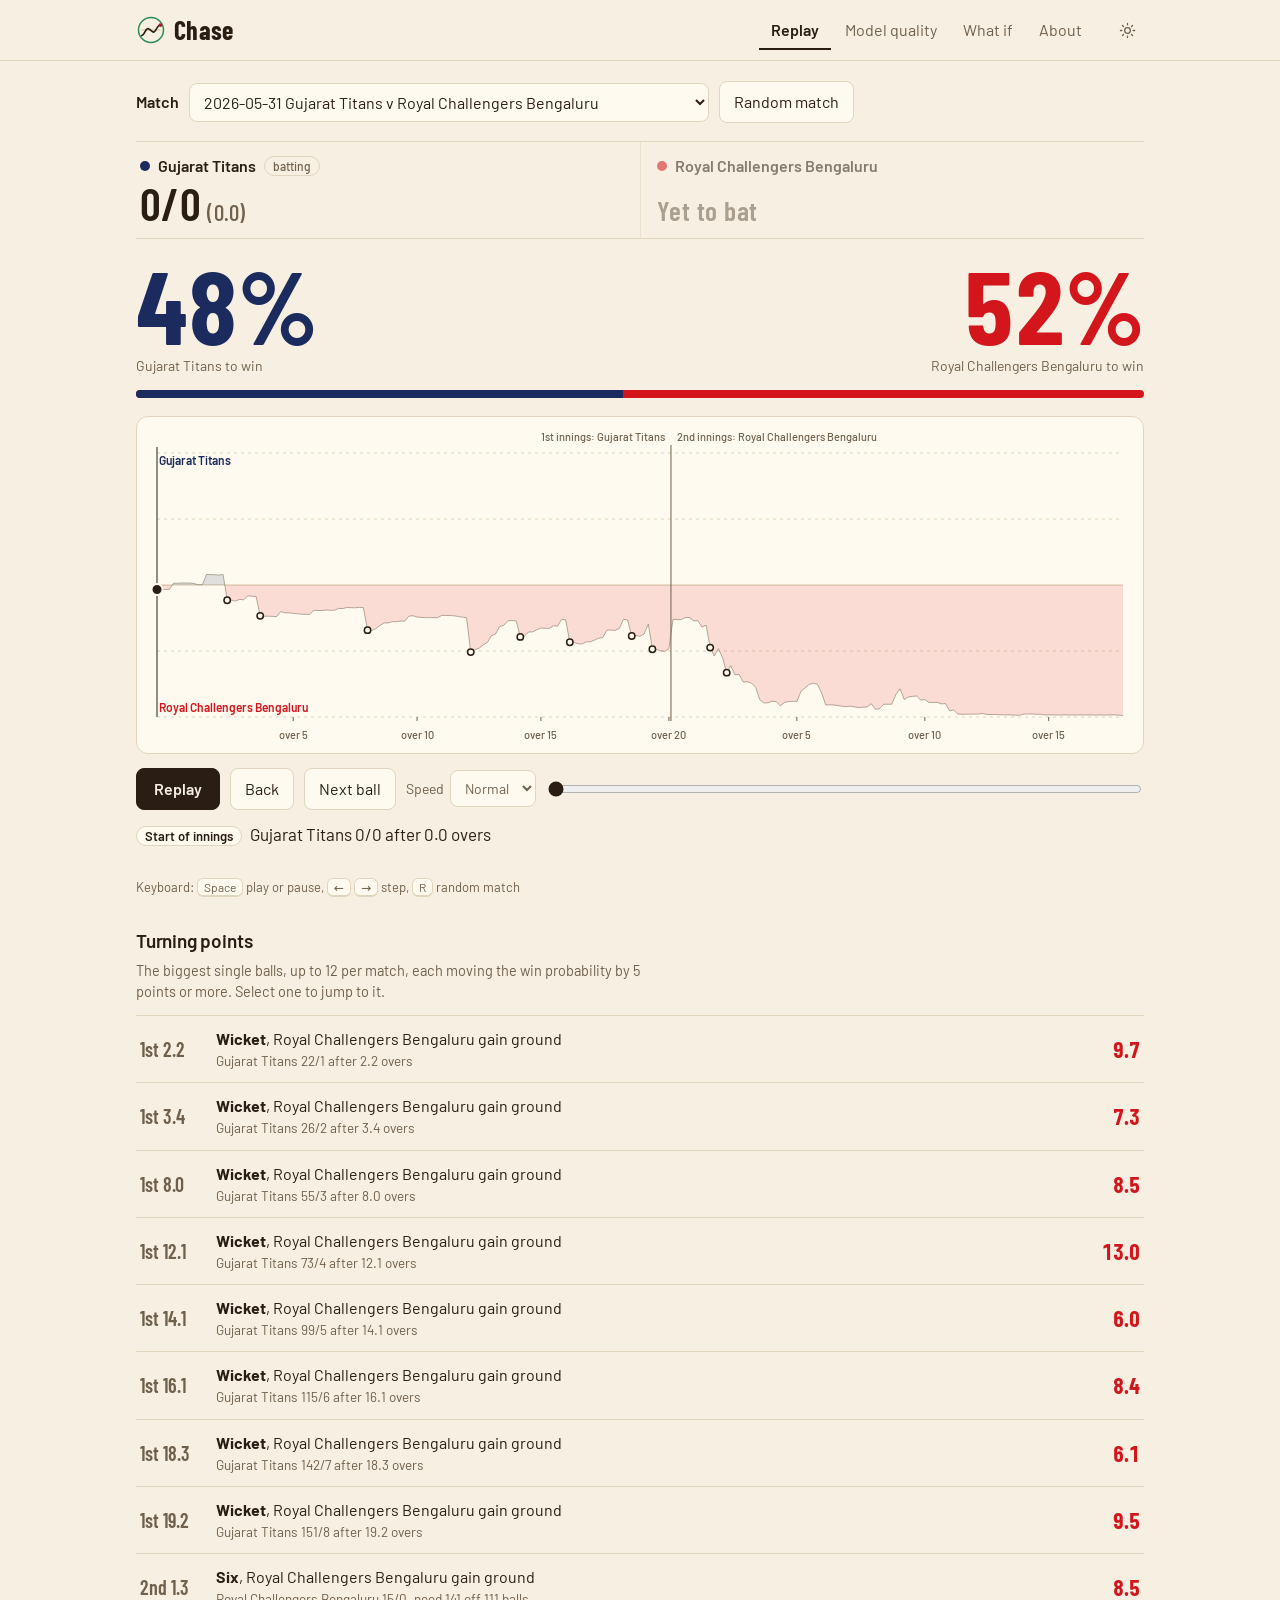
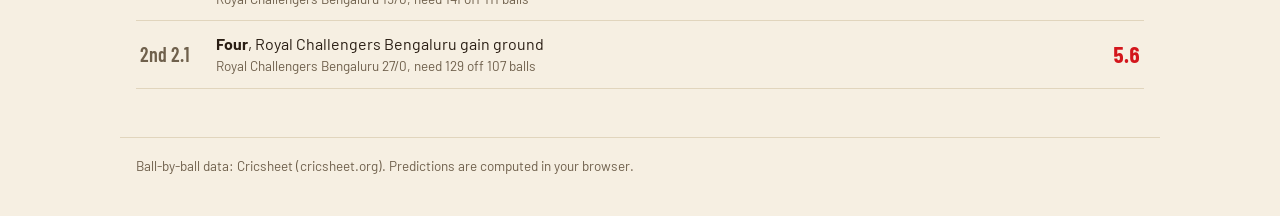
==== commit 26ef7cbd: "Real colours for logos and icons: willow bat, red cricket ball, green ground, brand LinkedIn/Gmail/P" ====
--- a/docs/index.html
+++ b/docs/index.html
@@ -16,7 +16,7 @@
 <a class="skip" href="#main">Skip to content</a>
 <header class="top">
   <div class="top-in">
-    <a class="mark" href="#" aria-label="Chase home"><svg class="mark-logo" viewBox="0 0 48 48" fill="none" aria-hidden="true"><circle cx="24" cy="24" r="20" stroke="var(--a)" stroke-width="2.4"/><path d="M9 24H39" stroke="var(--muted)" stroke-width="1" opacity=".45"/><path class="cl-line" pathLength="1" d="M9 33C14 33 15 20 20 22S27 31 31 25 35.5 15.5 39 16" stroke="var(--ink)" stroke-width="2.6" stroke-linecap="round" stroke-linejoin="round"/><circle class="cl-dot" cx="39" cy="16" r="3" fill="var(--a)"/></svg>Chase</a>
+    <a class="mark" href="#" aria-label="Chase home"><svg class="mark-logo" viewBox="0 0 48 48" fill="none" aria-hidden="true"><circle class="cl-ground" cx="24" cy="24" r="20" stroke="#2E8B57" stroke-width="2.4"/><path d="M9 24H39" stroke="#C9A66B" stroke-width="1.4" opacity=".8"/><path class="cl-line" pathLength="1" d="M9 33C14 33 15 20 20 22S27 31 31 25 35.5 15.5 39 16" stroke="var(--ink)" stroke-width="2.6" stroke-linecap="round" stroke-linejoin="round"/><circle class="cl-dot" cx="39" cy="16" r="3" fill="#C8102E"/></svg>Chase</a>
     <nav class="tabs" role="tablist" aria-label="Sections">
       <button role="tab" id="t-replay" aria-controls="v-replay" aria-selected="true">Replay</button>
       <button role="tab" id="t-quality" aria-controls="v-quality" aria-selected="false" tabindex="-1">Model quality</button>
